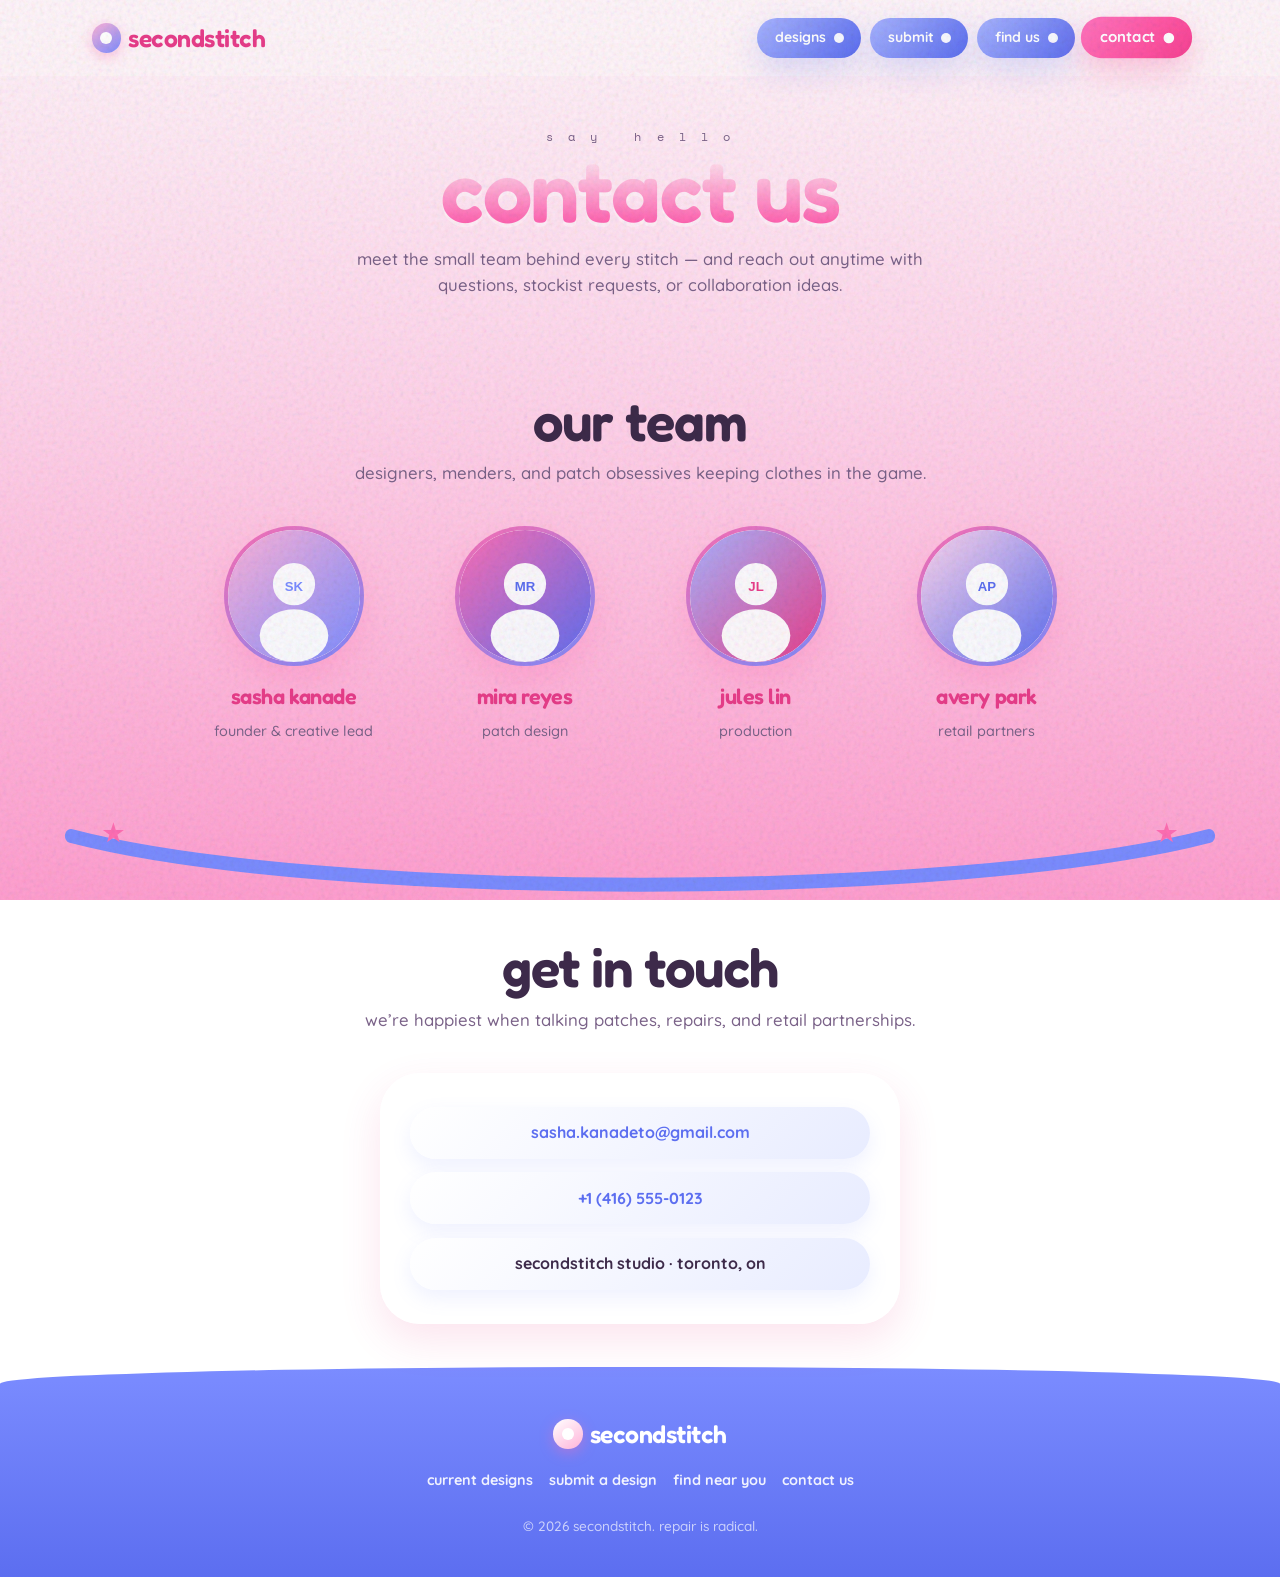
==== contact.html @ d4d15725 "Add files via upload" ====
<!DOCTYPE html>
<html lang="en">
  <head>
    <meta charset="UTF-8" />
    <meta name="viewport" content="width=device-width, initial-scale=1" />
    <title>contact us — secondstitch</title>
    <meta name="description" content="Meet the SecondStitch team and get in touch." />
    <link rel="preconnect" href="https://fonts.googleapis.com" />
    <link rel="preconnect" href="https://fonts.gstatic.com" crossorigin />
    <link
      href="https://fonts.googleapis.com/css2?family=Fredoka:wght@500;600;700&family=Quicksand:wght@500;600;700&family=Space+Mono:wght@400;700&display=swap"
      rel="stylesheet"
    />
    <link rel="stylesheet" href="css/styles.css" />
  </head>
  <body>
    <header class="site-header">
      <div class="nav">
        <a class="logo" href="index.html">
          <span class="logo__mark" aria-hidden="true"></span>
          secondstitch
        </a>
        <button class="nav__toggle" type="button" aria-label="Menu" aria-expanded="false">
          <span></span>
        </button>
        <nav class="nav__links" aria-label="Primary">
          <a href="designs.html">designs</a>
          <a href="submit.html">submit</a>
          <a href="find.html">find us</a>
          <a class="nav__cta" href="contact.html" aria-current="page">contact</a>
        </nav>
      </div>
    </header>

    <main>
      <header class="page-hero">
        <p class="eyebrow">s a y &nbsp; h e l l o</p>
        <h1 class="display">contact us</h1>
        <p class="lede">
          meet the small team behind every stitch — and reach out anytime with questions, stockist requests, or collaboration ideas.
        </p>
      </header>

      <section class="section">
        <div class="container">
          <div class="section__intro">
            <h2 class="display">our team</h2>
            <p class="lede">designers, menders, and patch obsessives keeping clothes in the game.</p>
          </div>

          <div class="team-grid">
            <article class="team-member">
              <img class="team-member__photo" src="assets/team-1.svg" alt="Portrait of Sasha Kanade" />
              <h3 class="team-member__name">sasha kanade</h3>
              <p class="team-member__role">founder &amp; creative lead</p>
            </article>

            <article class="team-member">
              <img class="team-member__photo" src="assets/team-2.svg" alt="Portrait of Mira Reyes" />
              <h3 class="team-member__name">mira reyes</h3>
              <p class="team-member__role">patch design</p>
            </article>

            <article class="team-member">
              <img class="team-member__photo" src="assets/team-3.svg" alt="Portrait of Jules Lin" />
              <h3 class="team-member__name">jules lin</h3>
              <p class="team-member__role">production</p>
            </article>

            <article class="team-member">
              <img class="team-member__photo" src="assets/team-4.svg" alt="Portrait of Avery Park" />
              <h3 class="team-member__name">avery park</h3>
              <p class="team-member__role">retail partners</p>
            </article>
          </div>
        </div>
      </section>

      <div class="smile" aria-hidden="true">
        <div class="smile__stars"><span></span><span></span></div>
        <svg viewBox="0 0 1440 90" preserveAspectRatio="none">
          <path
            fill="none"
            stroke="#7b8cff"
            stroke-width="14"
            stroke-linecap="round"
            d="M80,30 C360,95 1080,95 1360,30"
          />
        </svg>
      </div>

      <section class="section section--tight">
        <div class="container">
          <div class="section__intro">
            <h2 class="display">get in touch</h2>
            <p class="lede">we’re happiest when talking patches, repairs, and retail partnerships.</p>
          </div>

          <div class="contact-block">
            <a class="contact-pill" href="mailto:sasha.kanadeto@gmail.com">sasha.kanadeto@gmail.com</a>
            <a class="contact-pill" href="tel:+14165550123">+1 (416) 555-0123</a>
            <p class="contact-pill" style="cursor: default">secondstitch studio · toronto, on</p>
          </div>
        </div>
      </section>
    </main>

    <footer class="site-footer">
      <a class="logo" href="index.html">
        <span class="logo__mark" aria-hidden="true"></span>
        secondstitch
      </a>
      <nav aria-label="Footer">
        <a href="designs.html">current designs</a>
        <a href="submit.html">submit a design</a>
        <a href="find.html">find near you</a>
        <a href="contact.html">contact us</a>
      </nav>
      <p>&copy; 2026 secondstitch. repair is radical.</p>
    </footer>

    <script src="js/main.js"></script>
  </body>
</html>
---- css/styles.css ----
/* SecondStitch — Soft Y2K / neo-kawaii design system */

:root {
  --pink: #ff6eb4;
  --pink-hot: #ff4da6;
  --pink-soft: #ffb3d9;
  --pink-cream: #ffe8f3;
  --pink-deep: #e83d8a;
  --blue: #7b8cff;
  --blue-deep: #5c6ef0;
  --blue-soft: #a8b4ff;
  --blue-mist: #e8ecff;
  --ink: #3d2a4a;
  --ink-muted: #7a6288;
  --white: #ffffff;
  --radius-pill: 999px;
  --radius-blob: 2.75rem;
  --radius-card: 2.5rem;
  --shadow-soft: 0 16px 40px rgba(232, 61, 138, 0.14);
  --shadow-blue: 0 12px 32px rgba(92, 110, 240, 0.22);
  --font-display: "Fredoka", "Nunito", system-ui, sans-serif;
  --font-body: "Quicksand", system-ui, sans-serif;
  --font-mono: "Space Mono", ui-monospace, monospace;
  --nav-h: 4.75rem;
}

*,
*::before,
*::after {
  box-sizing: border-box;
  margin: 0;
  padding: 0;
}

html {
  scroll-behavior: smooth;
}

body {
  font-family: var(--font-body);
  color: var(--ink);
  background: linear-gradient(180deg, #fff5fa 0%, #ffd6ec 42%, #ff9fd0 100%);
  background-attachment: fixed;
  line-height: 1.55;
  min-height: 100vh;
  overflow-x: hidden;
  font-weight: 500;
  position: relative;
}

/* Grain / noise overlay — tactile printed feel */
body::before {
  content: "";
  position: fixed;
  inset: 0;
  pointer-events: none;
  z-index: 9999;
  opacity: 0.18;
  background-image: url("data:image/svg+xml,%3Csvg viewBox='0 0 256 256' xmlns='http://www.w3.org/2000/svg'%3E%3Cfilter id='n'%3E%3CfeTurbulence type='fractalNoise' baseFrequency='0.85' numOctaves='4' stitchTiles='stitch'/%3E%3C/filter%3E%3Crect width='100%25' height='100%25' filter='url(%23n)'/%3E%3C/svg%3E");
  mix-blend-mode: multiply;
}

img {
  max-width: 100%;
  display: block;
}

a {
  color: inherit;
  text-decoration: none;
}

ul {
  list-style: none;
}

button,
input,
textarea,
select {
  font: inherit;
  color: inherit;
}

/* ——— Typography ——— */

.display {
  font-family: var(--font-display);
  font-weight: 600;
  text-transform: lowercase;
  letter-spacing: -0.02em;
  line-height: 1;
}

h1.display {
  font-size: clamp(2.8rem, 8vw, 5.5rem);
}

h2.display {
  font-size: clamp(2rem, 5vw, 3.4rem);
}

h3.display {
  font-size: clamp(1.35rem, 3vw, 1.85rem);
}

.lede {
  font-size: 1.05rem;
  color: var(--ink-muted);
  max-width: 36rem;
  font-weight: 500;
}

.eyebrow {
  font-family: var(--font-mono);
  font-size: 0.72rem;
  letter-spacing: 0.35em;
  text-transform: lowercase;
  color: var(--ink-muted);
}

/* ——— Decorative floaties ——— */

.floaties {
  position: absolute;
  inset: 0;
  pointer-events: none;
  overflow: hidden;
  z-index: 0;
}

.floaties__diamond {
  position: absolute;
  width: 56px;
  height: 56px;
  background: rgba(255, 255, 255, 0.35);
  border-radius: 14px;
  transform: rotate(45deg);
  backdrop-filter: blur(2px);
}

.floaties__star {
  position: absolute;
  width: 28px;
  height: 28px;
  background: var(--pink);
  clip-path: polygon(
    50% 0%,
    61% 35%,
    98% 35%,
    68% 57%,
    79% 91%,
    50% 70%,
    21% 91%,
    32% 57%,
    2% 35%,
    39% 35%
  );
  animation: twinkle 3.5s ease-in-out infinite;
}

.floaties__star--blue {
  background: var(--blue);
}

@keyframes twinkle {
  0%,
  100% {
    transform: scale(1) rotate(0deg);
    opacity: 0.85;
  }
  50% {
    transform: scale(1.15) rotate(12deg);
    opacity: 1;
  }
}

/* ——— Navigation ——— */

.site-header {
  position: sticky;
  top: 0;
  z-index: 100;
  background: rgba(255, 245, 250, 0.72);
  backdrop-filter: blur(16px);
}

.nav {
  max-width: 1140px;
  margin: 0 auto;
  padding: 0.9rem 1.35rem;
  display: flex;
  align-items: center;
  justify-content: space-between;
  gap: 1rem;
  min-height: var(--nav-h);
}

.logo {
  font-family: var(--font-display);
  font-weight: 600;
  font-size: 1.55rem;
  letter-spacing: -0.02em;
  text-transform: lowercase;
  color: var(--pink-deep);
  display: flex;
  align-items: center;
  gap: 0.45rem;
}

.logo__mark {
  width: 1.85rem;
  height: 1.85rem;
  border-radius: 50%;
  background: linear-gradient(145deg, var(--pink-soft), var(--blue));
  box-shadow: 0 4px 14px rgba(255, 110, 180, 0.4);
  position: relative;
}

.logo__mark::after {
  content: "";
  position: absolute;
  inset: 30%;
  border-radius: 50%;
  background: var(--white);
}

.nav__links {
  display: flex;
  align-items: center;
  gap: 0.55rem;
  flex-wrap: wrap;
  justify-content: flex-end;
}

.nav__links a {
  display: inline-flex;
  align-items: center;
  gap: 0.45rem;
  padding: 0.55rem 1.05rem 0.55rem 1.15rem;
  border-radius: var(--radius-pill);
  background: linear-gradient(135deg, var(--blue-soft), var(--blue-deep));
  color: var(--white);
  font-weight: 700;
  font-size: 0.88rem;
  text-transform: lowercase;
  box-shadow: var(--shadow-blue);
  transition: transform 0.25s cubic-bezier(0.34, 1.56, 0.64, 1), filter 0.2s ease;
}

.nav__links a::after {
  content: "";
  width: 0.65rem;
  height: 0.65rem;
  border-radius: 50%;
  background: var(--white);
  flex-shrink: 0;
  opacity: 0.95;
}

.nav__links a:hover,
.nav__links a[aria-current="page"] {
  transform: scale(1.06);
  filter: brightness(1.06);
}

.nav__cta {
  background: linear-gradient(135deg, var(--pink), var(--pink-deep)) !important;
  box-shadow: 0 12px 28px rgba(232, 61, 138, 0.28) !important;
}

.nav__toggle {
  display: none;
  width: 2.6rem;
  height: 2.6rem;
  border: none;
  background: linear-gradient(135deg, var(--blue-soft), var(--blue));
  border-radius: 50%;
  cursor: pointer;
  align-items: center;
  justify-content: center;
  box-shadow: var(--shadow-blue);
}

.nav__toggle span {
  display: block;
  width: 1rem;
  height: 2px;
  background: var(--white);
  position: relative;
  border-radius: 2px;
}

.nav__toggle span::before,
.nav__toggle span::after {
  content: "";
  position: absolute;
  left: 0;
  width: 100%;
  height: 2px;
  background: var(--white);
  border-radius: 2px;
}

.nav__toggle span::before {
  top: -5px;
}

.nav__toggle span::after {
  top: 5px;
}

/* ——— Buttons ——— */

.btn {
  display: inline-flex;
  align-items: center;
  justify-content: center;
  gap: 0.55rem;
  padding: 0.95rem 1.85rem;
  border: none;
  border-radius: var(--radius-pill);
  font-weight: 700;
  font-size: 1rem;
  text-transform: lowercase;
  cursor: pointer;
  transition: transform 0.25s cubic-bezier(0.34, 1.56, 0.64, 1), filter 0.2s ease;
}

.btn:hover {
  transform: scale(1.05);
}

.btn::after {
  content: "";
  width: 0.7rem;
  height: 0.7rem;
  border-radius: 50%;
  background: currentColor;
  opacity: 0.35;
  flex-shrink: 0;
}

.btn--primary {
  background: linear-gradient(135deg, var(--blue-soft), var(--blue-deep));
  color: var(--white);
  box-shadow: var(--shadow-blue);
}

.btn--primary::after {
  background: var(--white);
  opacity: 1;
}

.btn--primary:hover {
  filter: brightness(1.05);
}

.btn--pink {
  background: linear-gradient(135deg, var(--pink), var(--pink-deep));
  color: var(--white);
  box-shadow: 0 12px 28px rgba(232, 61, 138, 0.3);
}

.btn--pink::after {
  background: var(--white);
  opacity: 1;
}

.btn--ghost {
  background: rgba(255, 255, 255, 0.75);
  color: var(--blue-deep);
  box-shadow: 0 8px 24px rgba(255, 110, 180, 0.12);
}

.btn--soft {
  background: linear-gradient(135deg, #fff, var(--pink-cream));
  color: var(--pink-deep);
  box-shadow: var(--shadow-soft);
}

.btn--block {
  width: 100%;
}

/* ——— Layout ——— */

.section {
  padding: 4rem 1.5rem;
  position: relative;
}

.section--tight {
  padding: 2.75rem 1.5rem;
}

.section--glass {
  background: rgba(255, 255, 255, 0.45);
  backdrop-filter: blur(8px);
}

.section--pink {
  background: linear-gradient(180deg, rgba(255, 110, 180, 0.55), rgba(232, 61, 138, 0.75));
  color: var(--white);
}

.section--pink .lede {
  color: rgba(255, 255, 255, 0.9);
}

.container {
  max-width: 1080px;
  margin: 0 auto;
  position: relative;
  z-index: 1;
}

.section__intro {
  text-align: center;
  margin-bottom: 2.5rem;
  display: flex;
  flex-direction: column;
  align-items: center;
  gap: 0.75rem;
}

.section__intro .lede {
  text-align: center;
}

/* Curved smile divider */
.smile {
  display: block;
  width: 100%;
  height: 90px;
  line-height: 0;
  position: relative;
}

.smile svg {
  width: 100%;
  height: 100%;
  display: block;
}

.smile__stars {
  position: absolute;
  left: 8%;
  right: 8%;
  top: 18%;
  display: flex;
  justify-content: space-between;
  pointer-events: none;
}

.smile__stars span {
  width: 22px;
  height: 22px;
  background: var(--pink);
  clip-path: polygon(
    50% 0%,
    61% 35%,
    98% 35%,
    68% 57%,
    79% 91%,
    50% 70%,
    21% 91%,
    32% 57%,
    2% 35%,
    39% 35%
  );
}

/* Spiky badge */
.badge-burst {
  display: inline-flex;
  align-items: center;
  justify-content: center;
  width: 4.5rem;
  height: 4.5rem;
  font-family: var(--font-display);
  font-size: 0.72rem;
  font-weight: 600;
  text-transform: lowercase;
  color: var(--white);
  background: linear-gradient(145deg, var(--pink), var(--blue));
  clip-path: polygon(
    50% 0%,
    63% 12%,
    79% 6%,
    82% 22%,
    98% 28%,
    90% 42%,
    100% 55%,
    86% 62%,
    88% 78%,
    72% 76%,
    65% 92%,
    50% 82%,
    35% 92%,
    28% 76%,
    12% 78%,
    14% 62%,
    0% 55%,
    10% 42%,
    2% 28%,
    18% 22%,
    21% 6%,
    37% 12%
  );
  box-shadow: 0 8px 20px rgba(255, 110, 180, 0.35);
}

/* ——— Hero ——— */

.hero {
  min-height: calc(100vh - var(--nav-h));
  display: grid;
  grid-template-columns: 1fr 1fr;
  align-items: center;
  gap: 1rem;
  padding: 2.5rem 1.5rem 4rem;
  position: relative;
  overflow: hidden;
  max-width: 1140px;
  margin: 0 auto;
}

.hero__visual {
  position: relative;
  display: flex;
  align-items: center;
  justify-content: center;
  min-height: 380px;
  z-index: 1;
}

.hero__mascot {
  width: min(88%, 360px);
  aspect-ratio: 0.85;
  background: linear-gradient(180deg, #fff 0%, #f7f4ff 100%);
  border-radius: 48% 48% 36% 36% / 42% 42% 48% 48%;
  box-shadow:
    0 24px 50px rgba(255, 110, 180, 0.2),
    inset 0 -12px 30px rgba(123, 140, 255, 0.12);
  position: relative;
  display: flex;
  flex-direction: column;
  align-items: center;
  justify-content: center;
  gap: 0.75rem;
  animation: floaty 5.5s ease-in-out infinite;
  border: 3px solid rgba(255, 255, 255, 0.9);
}

.hero__mascot-face {
  width: 58%;
  aspect-ratio: 1.15;
  background: #fff;
  border-radius: 40% 40% 36% 36%;
  position: relative;
  box-shadow: inset 0 0 0 3px rgba(123, 140, 255, 0.15);
}

.hero__mascot-eye {
  position: absolute;
  top: 38%;
  width: 14%;
  aspect-ratio: 1;
  background: #2a2438;
  border-radius: 50%;
}

.hero__mascot-eye--l {
  left: 22%;
}

.hero__mascot-eye--r {
  right: 22%;
}

.hero__mascot-blush {
  position: absolute;
  top: 52%;
  width: 16%;
  height: 10%;
  background: var(--pink-soft);
  border-radius: 50%;
  opacity: 0.85;
}

.hero__mascot-blush--l {
  left: 12%;
}

.hero__mascot-blush--r {
  right: 12%;
}

.hero__mascot-mouth {
  position: absolute;
  bottom: 22%;
  left: 50%;
  transform: translateX(-50%);
  width: 28%;
  height: 14%;
  border: 3px solid #2a2438;
  border-top: none;
  border-radius: 0 0 50% 50%;
}

.hero__mascot-patch {
  width: 3.2rem;
  height: 3.2rem;
  border-radius: 50%;
  background: linear-gradient(145deg, var(--pink), var(--blue));
  box-shadow: 0 8px 18px rgba(92, 110, 240, 0.3);
  display: flex;
  align-items: center;
  justify-content: center;
  color: #fff;
  font-family: var(--font-display);
  font-size: 0.7rem;
  text-transform: lowercase;
}

.hero__content {
  position: relative;
  z-index: 1;
  display: flex;
  flex-direction: column;
  gap: 1.1rem;
  padding: 1rem 0 1rem 0.5rem;
}

.hero__brand {
  font-family: var(--font-display);
  font-weight: 600;
  font-size: clamp(3.2rem, 9vw, 6.2rem);
  text-transform: lowercase;
  letter-spacing: -0.03em;
  line-height: 0.92;
  background: linear-gradient(180deg, #fff 10%, #ffd0e8 55%, var(--pink) 100%);
  -webkit-background-clip: text;
  background-clip: text;
  color: transparent;
  filter: drop-shadow(0 8px 0 rgba(255, 255, 255, 0.35));
  position: relative;
  animation: fadeUp 0.85s ease both;
}

.hero__brand::after {
  content: attr(data-text);
  position: absolute;
  left: 0;
  top: 100%;
  width: 100%;
  background: linear-gradient(180deg, rgba(255, 182, 214, 0.55), transparent 70%);
  -webkit-background-clip: text;
  background-clip: text;
  color: transparent;
  transform: scaleY(-1);
  opacity: 0.45;
  pointer-events: none;
  filter: blur(0.5px);
}

.hero__tagline {
  font-size: 1.1rem;
  color: var(--ink-muted);
  max-width: 28rem;
  animation: fadeUp 0.85s 0.1s ease both;
}

.hero__actions {
  display: flex;
  flex-wrap: wrap;
  gap: 0.75rem;
  margin-top: 0.35rem;
  animation: fadeUp 0.85s 0.2s ease both;
}

@keyframes fadeUp {
  from {
    opacity: 0;
    transform: translateY(16px);
  }
  to {
    opacity: 1;
    transform: translateY(0);
  }
}

@keyframes floaty {
  0%,
  100% {
    transform: translateY(0);
  }
  50% {
    transform: translateY(-12px);
  }
}

/* ——— Page hero ——— */

.page-hero {
  padding: 3.25rem 1.5rem 2rem;
  text-align: center;
  position: relative;
  overflow: hidden;
}

.page-hero h1 {
  margin-bottom: 0.75rem;
  background: linear-gradient(180deg, #fff, var(--pink-hot));
  -webkit-background-clip: text;
  background-clip: text;
  color: transparent;
  filter: drop-shadow(0 4px 0 rgba(255, 255, 255, 0.4));
}

.page-hero .lede {
  margin: 0 auto;
}

/* ——— Design grid ——— */

.design-grid {
  display: grid;
  grid-template-columns: repeat(3, 1fr);
  gap: 1.75rem;
}

.design-card {
  text-align: center;
  display: flex;
  flex-direction: column;
  align-items: center;
  gap: 0.75rem;
  padding: 1.75rem 1.35rem 1.65rem;
  background: rgba(255, 255, 255, 0.88);
  border-radius: var(--radius-card);
  box-shadow: var(--shadow-soft);
  border: 2px solid rgba(255, 255, 255, 0.95);
  position: relative;
  transition: transform 0.3s cubic-bezier(0.34, 1.56, 0.64, 1);
}

.design-card:hover {
  transform: translateY(-8px) scale(1.02);
}

.design-card__badge {
  position: absolute;
  top: -0.65rem;
  right: -0.35rem;
}

.design-card__img {
  width: 100%;
  max-width: 168px;
  aspect-ratio: 1;
  border-radius: 36%;
  object-fit: cover;
  background: linear-gradient(145deg, var(--pink-cream), var(--blue-mist));
  margin: 0.35rem auto;
  box-shadow: inset 0 0 0 3px rgba(255, 255, 255, 0.8);
}

.design-card__title {
  color: var(--pink-deep);
}

.design-card__desc {
  font-size: 0.92rem;
  color: var(--ink-muted);
  max-width: 15rem;
}

.design-card .btn {
  margin-top: 0.25rem;
  padding: 0.7rem 1.35rem;
  font-size: 0.88rem;
}

/* ——— Form ——— */

.form-shell {
  max-width: 540px;
  margin: 0 auto;
  background: rgba(255, 255, 255, 0.9);
  border-radius: 3rem;
  padding: 2.4rem 2rem;
  box-shadow: var(--shadow-soft);
  border: 3px solid rgba(255, 255, 255, 0.95);
}

.form-group {
  margin-bottom: 1.15rem;
}

.form-group label {
  display: block;
  font-weight: 700;
  font-size: 0.9rem;
  margin-bottom: 0.4rem;
  text-transform: lowercase;
  color: var(--ink);
}

.form-group input,
.form-group textarea {
  width: 100%;
  padding: 0.9rem 1.25rem;
  border: 2.5px solid var(--blue-soft);
  border-radius: var(--radius-pill);
  background: var(--pink-cream);
  outline: none;
  transition: border-color 0.2s ease, background 0.2s ease, transform 0.2s ease;
}

.form-group textarea {
  border-radius: 1.6rem;
  min-height: 120px;
  resize: vertical;
}

.form-group input:focus,
.form-group textarea:focus {
  border-color: var(--blue);
  background: var(--white);
}

.file-drop {
  border: 2.5px dashed var(--pink);
  border-radius: 1.85rem;
  padding: 1.85rem 1.25rem;
  text-align: center;
  background: linear-gradient(180deg, #fff, var(--pink-cream));
  cursor: pointer;
  transition: transform 0.25s ease, border-color 0.2s ease;
}

.file-drop:hover,
.file-drop.is-dragover {
  transform: scale(1.02);
  border-color: var(--blue);
}

.file-drop input {
  display: none;
}

.file-drop__icon {
  width: 3rem;
  height: 3rem;
  margin: 0 auto 0.75rem;
  border-radius: 50%;
  background: linear-gradient(135deg, var(--blue-soft), var(--blue-deep));
  color: var(--white);
  display: flex;
  align-items: center;
  justify-content: center;
  font-size: 1.35rem;
  box-shadow: var(--shadow-blue);
}

.file-drop__name {
  margin-top: 0.75rem;
  font-weight: 700;
  color: var(--pink-deep);
  font-size: 0.9rem;
}

.form-note {
  font-size: 0.85rem;
  color: var(--ink-muted);
  text-align: center;
  margin-top: 1rem;
}

.form-success {
  display: none;
  text-align: center;
  padding: 2rem 1rem;
}

.form-success.is-visible {
  display: block;
}

.form-success h3 {
  color: var(--pink-deep);
  margin-bottom: 0.5rem;
}

/* ——— Find / Map ——— */

.location-modal {
  position: fixed;
  inset: 0;
  z-index: 200;
  display: flex;
  align-items: center;
  justify-content: center;
  padding: 1.5rem;
  background: rgba(61, 42, 74, 0.4);
  backdrop-filter: blur(8px);
  opacity: 0;
  pointer-events: none;
  transition: opacity 0.3s ease;
}

.location-modal.is-open {
  opacity: 1;
  pointer-events: auto;
}

.location-modal__panel {
  background: linear-gradient(180deg, #fff, var(--pink-cream));
  border-radius: 2.75rem;
  padding: 2.4rem 2rem;
  max-width: 420px;
  width: 100%;
  text-align: center;
  box-shadow: var(--shadow-soft);
  border: 3px solid rgba(255, 255, 255, 0.95);
  transform: translateY(16px) scale(0.94);
  transition: transform 0.35s cubic-bezier(0.34, 1.56, 0.64, 1);
}

.location-modal.is-open .location-modal__panel {
  transform: translateY(0) scale(1);
}

.location-modal__panel h2 {
  margin-bottom: 0.75rem;
  color: var(--pink-deep);
}

.location-modal__panel p {
  color: var(--ink-muted);
  margin-bottom: 1.5rem;
}

.location-modal__actions {
  display: flex;
  flex-direction: column;
  gap: 0.65rem;
}

.map-wrap {
  max-width: 1000px;
  margin: 0 auto;
  border-radius: 2.5rem;
  overflow: hidden;
  box-shadow: var(--shadow-soft);
  border: 4px solid var(--white);
  background: var(--blue-mist);
}

#store-map {
  width: 100%;
  height: min(62vh, 520px);
  background: var(--blue-mist);
}

.map-status {
  text-align: center;
  padding: 1rem 1.5rem 0;
  color: var(--ink-muted);
  font-weight: 700;
  text-transform: lowercase;
}

.store-list {
  max-width: 1000px;
  margin: 2rem auto 0;
  display: grid;
  gap: 0.85rem;
}

.store-item {
  display: flex;
  justify-content: space-between;
  align-items: center;
  gap: 1rem;
  padding: 1rem 1.35rem;
  background: rgba(255, 255, 255, 0.88);
  border-radius: var(--radius-pill);
  box-shadow: 0 8px 22px rgba(255, 110, 180, 0.12);
  border: 2px solid rgba(255, 255, 255, 0.9);
}

.store-item__name {
  font-family: var(--font-display);
  font-weight: 600;
  font-size: 1.2rem;
  text-transform: lowercase;
  color: var(--pink-deep);
}

.store-item__meta {
  font-size: 0.9rem;
  color: var(--ink-muted);
}

.store-item__dist {
  font-weight: 800;
  color: var(--blue-deep);
  white-space: nowrap;
}

.ss-marker {
  width: 22px !important;
  height: 22px !important;
  background: var(--pink) !important;
  border: none !important;
  border-radius: 0 !important;
  box-shadow: none !important;
  clip-path: polygon(
    50% 0%,
    61% 35%,
    98% 35%,
    68% 57%,
    79% 91%,
    50% 70%,
    21% 91%,
    32% 57%,
    2% 35%,
    39% 35%
  );
}

/* ——— Contact / Team ——— */

.team-grid {
  display: grid;
  grid-template-columns: repeat(4, 1fr);
  gap: 2rem 1.5rem;
  justify-items: center;
  max-width: 900px;
  margin: 0 auto;
}

.team-member {
  text-align: center;
  display: flex;
  flex-direction: column;
  align-items: center;
  gap: 0.85rem;
}

.team-member__photo {
  width: 140px;
  height: 140px;
  border-radius: 50%;
  object-fit: cover;
  background: var(--pink-cream);
  border: 4px solid transparent;
  background-image:
    linear-gradient(var(--pink-cream), var(--pink-cream)),
    linear-gradient(145deg, var(--pink), var(--blue));
  background-origin: border-box;
  background-clip: padding-box, border-box;
  box-shadow: 0 14px 30px rgba(255, 110, 180, 0.25);
}

.team-member__name {
  font-family: var(--font-display);
  font-weight: 600;
  font-size: 1.35rem;
  text-transform: lowercase;
  letter-spacing: -0.02em;
  color: var(--pink-deep);
}

.team-member__role {
  font-size: 0.9rem;
  color: var(--ink-muted);
  margin-top: -0.45rem;
  text-transform: lowercase;
}

.contact-block {
  max-width: 520px;
  margin: 0 auto;
  text-align: center;
  display: flex;
  flex-direction: column;
  gap: 0.85rem;
  padding: 2rem 1.75rem;
  background: rgba(255, 255, 255, 0.65);
  border-radius: 2.5rem;
  border: 2px solid rgba(255, 255, 255, 0.9);
  box-shadow: var(--shadow-soft);
}

.contact-block a {
  font-weight: 700;
  color: var(--blue-deep);
}

.contact-block a:hover {
  text-decoration: underline;
}

.contact-pill {
  display: inline-flex;
  align-items: center;
  justify-content: center;
  gap: 0.5rem;
  padding: 0.85rem 1.5rem;
  background: linear-gradient(135deg, #fff, var(--blue-mist));
  border-radius: var(--radius-pill);
  font-weight: 700;
  text-transform: lowercase;
  box-shadow: 0 8px 20px rgba(123, 140, 255, 0.12);
}

/* ——— Feature strip ——— */

.feature-row {
  display: grid;
  grid-template-columns: repeat(3, 1fr);
  gap: 1.15rem;
}

.feature-pill {
  background: rgba(255, 255, 255, 0.85);
  border-radius: var(--radius-blob);
  padding: 1.6rem 1.5rem;
  text-align: center;
  box-shadow: var(--shadow-soft);
  border: 2px solid rgba(255, 255, 255, 0.95);
  transition: transform 0.25s cubic-bezier(0.34, 1.56, 0.64, 1);
}

.feature-pill:hover {
  transform: scale(1.04);
}

.feature-pill h3 {
  margin-bottom: 0.4rem;
  color: var(--pink-deep);
}

.feature-pill p {
  font-size: 0.92rem;
  color: var(--ink-muted);
}

.cta-banner {
  display: grid;
  grid-template-columns: 1fr 1fr;
  align-items: center;
  gap: 2rem;
  max-width: 1100px;
  margin: 0 auto;
}

.cta-banner__visual {
  min-height: 210px;
  border-radius: 2.75rem;
  background:
    radial-gradient(circle at 30% 40%, rgba(255, 255, 255, 0.45), transparent 50%),
    linear-gradient(135deg, var(--blue-soft), var(--pink));
  display: flex;
  align-items: center;
  justify-content: center;
  color: var(--white);
  font-family: var(--font-display);
  font-size: clamp(2rem, 4vw, 3rem);
  font-weight: 600;
  text-transform: lowercase;
  letter-spacing: -0.02em;
  box-shadow: var(--shadow-soft);
  border: 3px solid rgba(255, 255, 255, 0.5);
}

.cta-banner__copy h2 {
  margin-bottom: 0.75rem;
}

.cta-banner__copy p {
  margin-bottom: 1.25rem;
  opacity: 0.92;
}

/* ——— Footer ——— */

.site-footer {
  background: linear-gradient(180deg, var(--blue), var(--blue-deep));
  color: rgba(255, 255, 255, 0.9);
  padding: 3rem 1.5rem 2.5rem;
  text-align: center;
  position: relative;
  margin-top: -1px;
  border-radius: 50% 50% 0 0 / 8% 8% 0 0;
}

.site-footer .logo {
  color: var(--white);
  justify-content: center;
  margin-bottom: 0.75rem;
}

.site-footer .logo__mark {
  background: linear-gradient(145deg, #fff, var(--pink-soft));
}

.site-footer nav {
  display: flex;
  flex-wrap: wrap;
  justify-content: center;
  gap: 0.75rem 1rem;
  margin: 1rem 0 1.5rem;
  font-weight: 700;
  font-size: 0.9rem;
  text-transform: lowercase;
}

.site-footer nav a:hover {
  color: var(--white);
  text-decoration: underline;
}

.site-footer p {
  font-size: 0.85rem;
  opacity: 0.75;
  text-transform: lowercase;
}

.leaflet-container {
  font-family: var(--font-body);
}

/* ——— Responsive ——— */

@media (max-width: 900px) {
  .hero {
    grid-template-columns: 1fr;
    min-height: auto;
    text-align: center;
  }

  .hero__content {
    align-items: center;
    padding: 0.5rem 0 1rem;
  }

  .hero__tagline {
    margin: 0 auto;
  }

  .hero__actions {
    justify-content: center;
  }

  .hero__visual {
    min-height: 300px;
    order: -1;
  }

  .design-grid {
    grid-template-columns: repeat(2, 1fr);
  }

  .team-grid {
    grid-template-columns: repeat(2, 1fr);
  }

  .feature-row {
    grid-template-columns: 1fr;
  }

  .cta-banner {
    grid-template-columns: 1fr;
    text-align: center;
  }

  .cta-banner__copy {
    display: flex;
    flex-direction: column;
    align-items: center;
  }
}

@media (max-width: 640px) {
  .nav__toggle {
    display: inline-flex;
  }

  .nav__links {
    display: none;
    position: absolute;
    top: var(--nav-h);
    left: 0;
    right: 0;
    background: rgba(255, 245, 250, 0.96);
    flex-direction: column;
    align-items: stretch;
    padding: 1rem 1.15rem 1.25rem;
    gap: 0.5rem;
    box-shadow: var(--shadow-soft);
  }

  .nav__links.is-open {
    display: flex;
  }

  .nav__links a {
    justify-content: space-between;
  }

  .design-grid {
    grid-template-columns: 1fr;
    max-width: 320px;
    margin: 0 auto;
  }

  .form-shell {
    border-radius: 2.25rem;
    padding: 1.75rem 1.25rem;
  }

  .store-item {
    flex-direction: column;
    align-items: flex-start;
    border-radius: 1.5rem;
  }
}
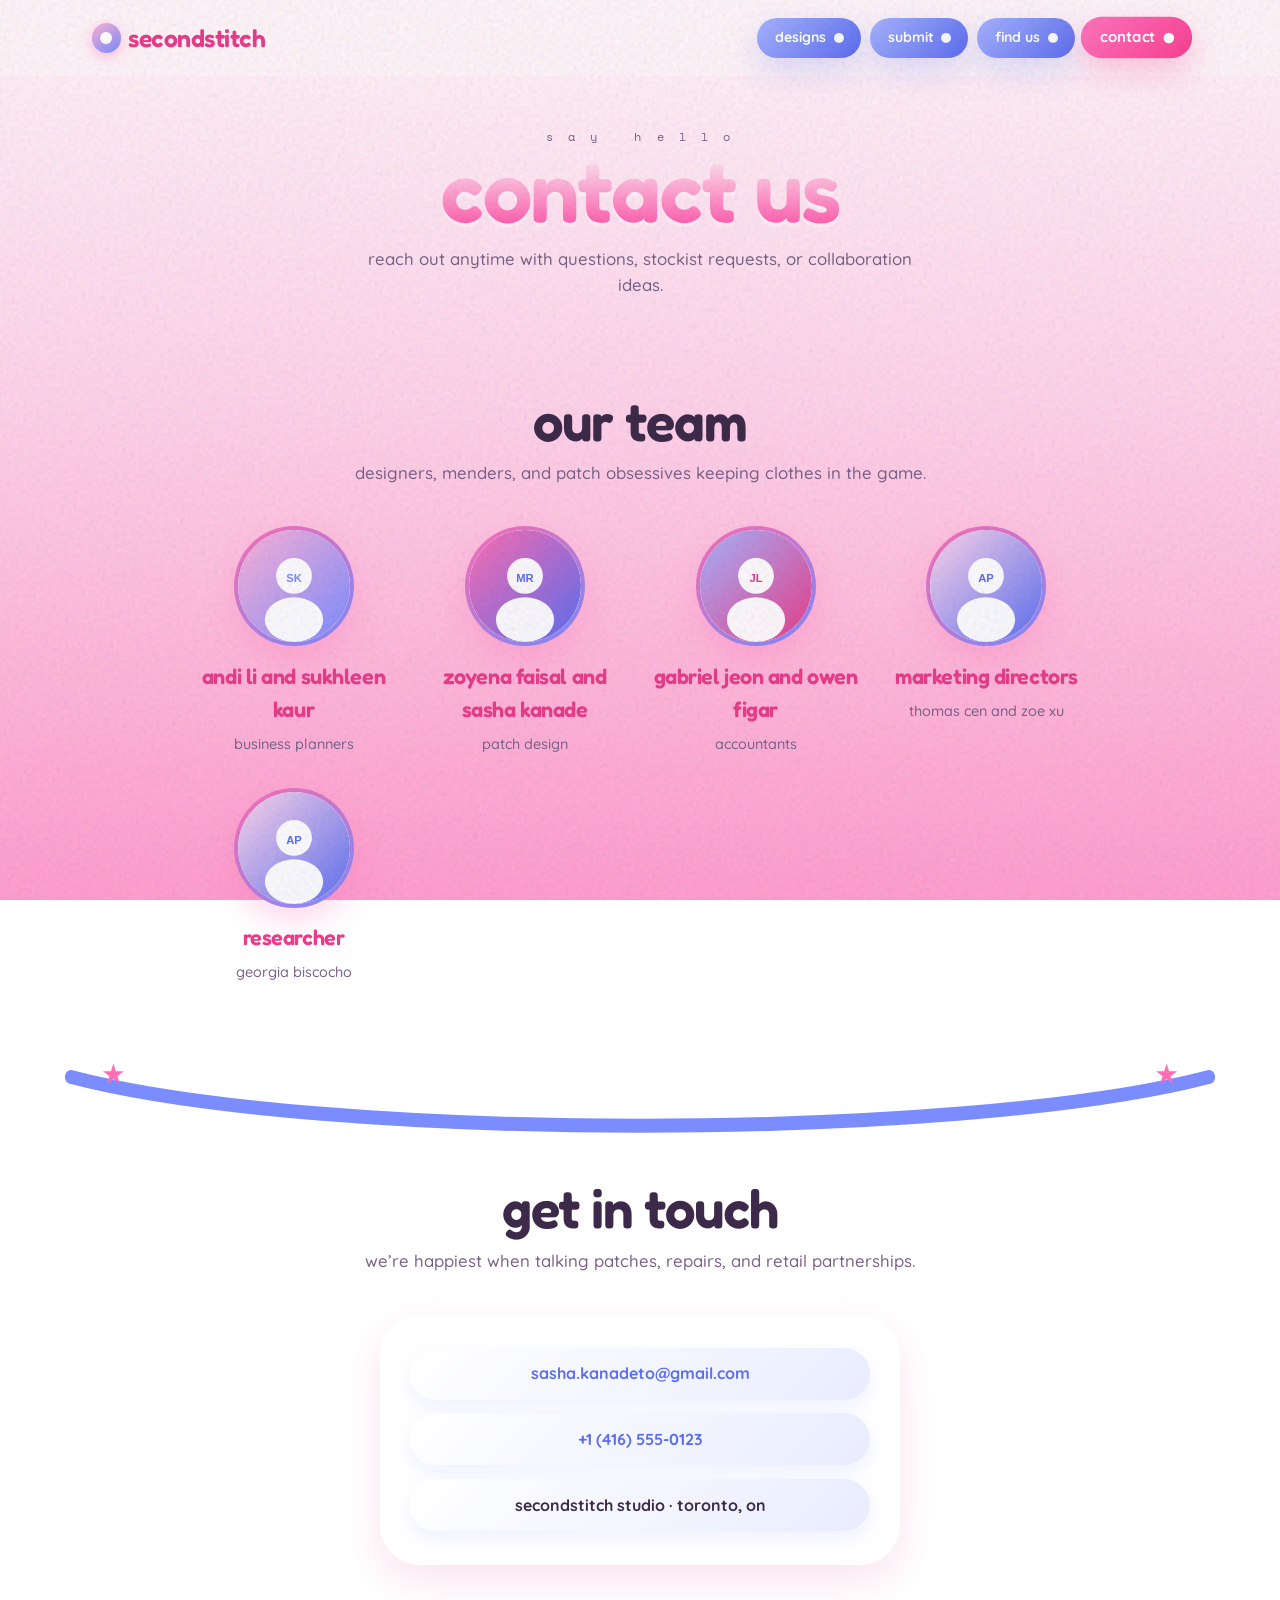
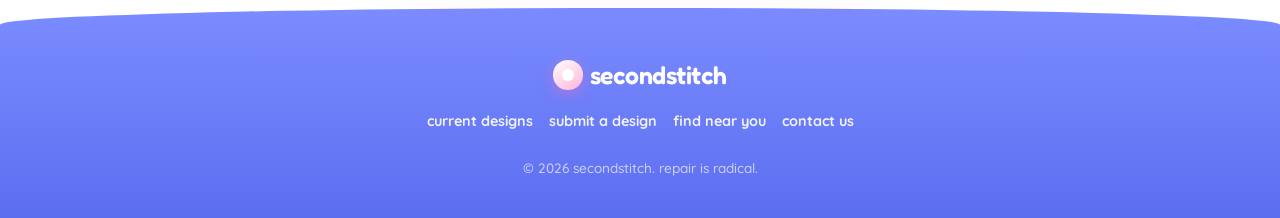
==== commit 8dde8776: "Add files via upload" ====
--- a/contact.html
+++ b/contact.html
@@ -37,7 +37,7 @@
         <p class="eyebrow">s a y &nbsp; h e l l o</p>
         <h1 class="display">contact us</h1>
         <p class="lede">
-          meet the small team behind every stitch — and reach out anytime with questions, stockist requests, or collaboration ideas.
+          reach out anytime with questions, stockist requests, or collaboration ideas.
         </p>
       </header>
 
@@ -51,26 +51,32 @@
           <div class="team-grid">
             <article class="team-member">
               <img class="team-member__photo" src="assets/team-1.svg" alt="Portrait of Sasha Kanade" />
-              <h3 class="team-member__name">sasha kanade</h3>
-              <p class="team-member__role">founder &amp; creative lead</p>
+              <h3 class="team-member__name">andi li and sukhleen kaur</h3>
+              <p class="team-member__role">business planners</p>
             </article>
 
             <article class="team-member">
               <img class="team-member__photo" src="assets/team-2.svg" alt="Portrait of Mira Reyes" />
-              <h3 class="team-member__name">mira reyes</h3>
+              <h3 class="team-member__name">zoyena faisal and sasha kanade</h3>
               <p class="team-member__role">patch design</p>
             </article>
 
             <article class="team-member">
               <img class="team-member__photo" src="assets/team-3.svg" alt="Portrait of Jules Lin" />
-              <h3 class="team-member__name">jules lin</h3>
-              <p class="team-member__role">production</p>
+              <h3 class="team-member__name">gabriel jeon and owen figar</h3>
+              <p class="team-member__role">accountants</p>
             </article>
 
             <article class="team-member">
               <img class="team-member__photo" src="assets/team-4.svg" alt="Portrait of Avery Park" />
-              <h3 class="team-member__name">avery park</h3>
-              <p class="team-member__role">retail partners</p>
+              <h3 class="team-member__name">marketing directors</h3>
+              <p class="team-member__role">thomas cen and zoe xu</p>
+            </article>
+
+            <article class="team-member">
+              <img class="team-member__photo" src="assets/team-4.svg" alt="Portrait of Avery Park" />
+              <h3 class="team-member__name">researcher</h3>
+              <p class="team-member__role">georgia biscocho</p>
             </article>
           </div>
         </div>
--- a/css/styles.css
+++ b/css/styles.css
@@ -1052,8 +1052,8 @@
 }
 
 .team-member__photo {
-  width: 140px;
-  height: 140px;
+  width: 120px;
+  height: 120px;
   border-radius: 50%;
   object-fit: cover;
   background: var(--pink-cream);
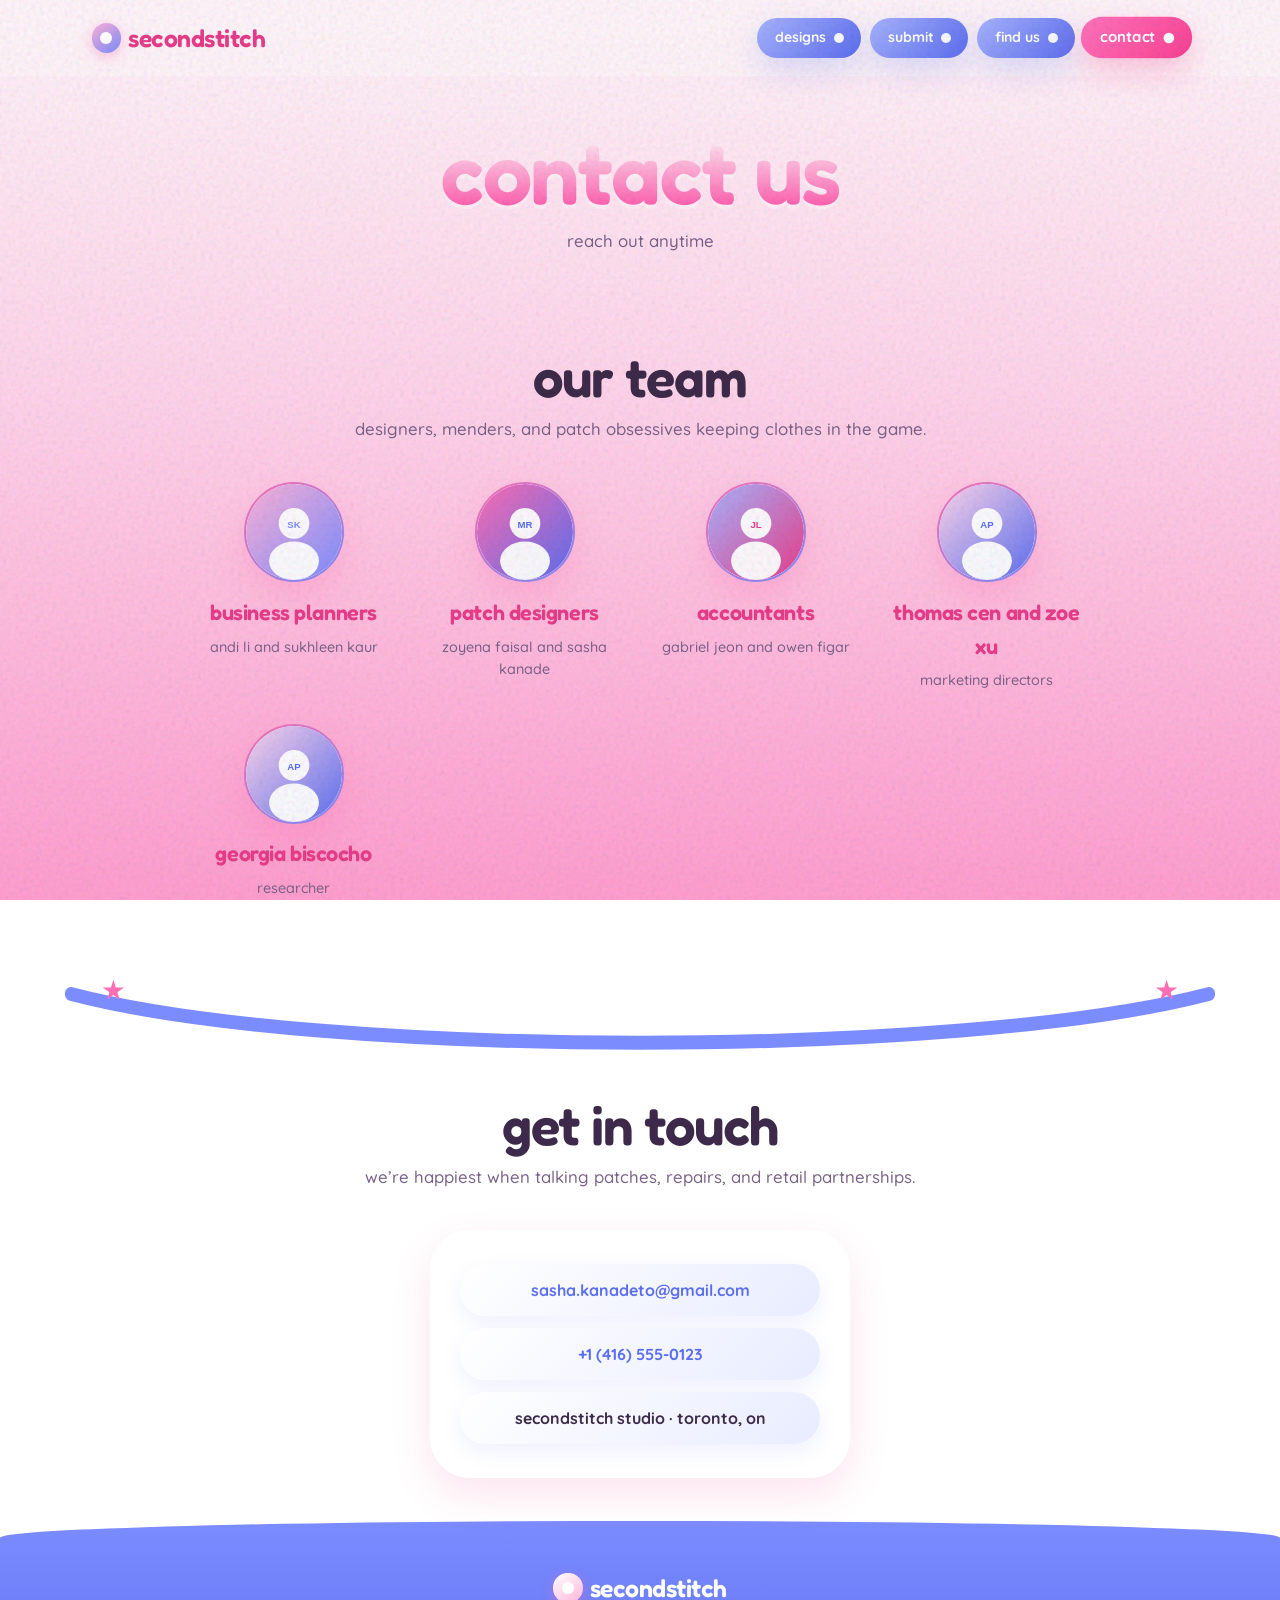
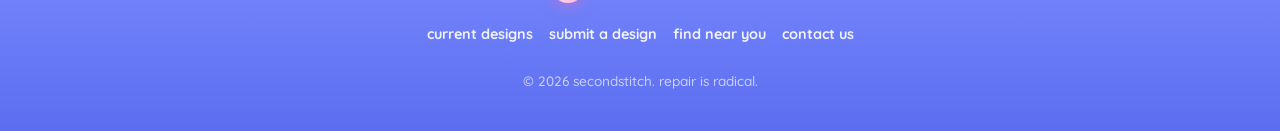
==== commit 67ff3fae: "Add files via upload" ====
--- a/contact.html
+++ b/contact.html
@@ -34,10 +34,9 @@
 
     <main>
       <header class="page-hero">
-        <p class="eyebrow">s a y &nbsp; h e l l o</p>
         <h1 class="display">contact us</h1>
         <p class="lede">
-          reach out anytime with questions, stockist requests, or collaboration ideas.
+          reach out anytime
         </p>
       </header>
 
@@ -51,32 +50,32 @@
           <div class="team-grid">
             <article class="team-member">
               <img class="team-member__photo" src="assets/team-1.svg" alt="Portrait of Sasha Kanade" />
-              <h3 class="team-member__name">andi li and sukhleen kaur</h3>
-              <p class="team-member__role">business planners</p>
+              <h3 class="team-member__name">Business Planners</h3>
+              <p class="team-member__role">Andi Li and Sukhleen Kaur</p>
             </article>
 
             <article class="team-member">
               <img class="team-member__photo" src="assets/team-2.svg" alt="Portrait of Mira Reyes" />
-              <h3 class="team-member__name">zoyena faisal and sasha kanade</h3>
-              <p class="team-member__role">patch design</p>
+              <h3 class="team-member__name">Patch Designers</h3>
+              <p class="team-member__role">Zoyena Faisal and Sasha Kanade</p>
             </article>
 
             <article class="team-member">
               <img class="team-member__photo" src="assets/team-3.svg" alt="Portrait of Jules Lin" />
-              <h3 class="team-member__name">gabriel jeon and owen figar</h3>
-              <p class="team-member__role">accountants</p>
+              <h3 class="team-member__name">Accountants</h3>
+              <p class="team-member__role">Gabriel Jeon and Owen Figar</p>
             </article>
 
             <article class="team-member">
               <img class="team-member__photo" src="assets/team-4.svg" alt="Portrait of Avery Park" />
-              <h3 class="team-member__name">marketing directors</h3>
-              <p class="team-member__role">thomas cen and zoe xu</p>
+              <h3 class="team-member__name">Thomas Cen and Zoe Xu</h3>
+              <p class="team-member__role">Marketing Directors</p>
             </article>
 
             <article class="team-member">
               <img class="team-member__photo" src="assets/team-4.svg" alt="Portrait of Avery Park" />
-              <h3 class="team-member__name">researcher</h3>
-              <p class="team-member__role">georgia biscocho</p>
+              <h3 class="team-member__name">Georgia Biscocho</h3>
+              <p class="team-member__role">Researcher</p>
             </article>
           </div>
         </div>
--- a/css/styles.css
+++ b/css/styles.css
@@ -1052,12 +1052,12 @@
 }
 
 .team-member__photo {
-  width: 120px;
-  height: 120px;
+  width: 100px;
+  height: 100px;
   border-radius: 50%;
   object-fit: cover;
   background: var(--pink-cream);
-  border: 4px solid transparent;
+  border: 2px solid transparent;
   background-image:
     linear-gradient(var(--pink-cream), var(--pink-cream)),
     linear-gradient(145deg, var(--pink), var(--blue));
@@ -1083,12 +1083,12 @@
 }
 
 .contact-block {
-  max-width: 520px;
+  max-width: 420px;
   margin: 0 auto;
   text-align: center;
   display: flex;
   flex-direction: column;
-  gap: 0.85rem;
+  gap: 0.75rem;
   padding: 2rem 1.75rem;
   background: rgba(255, 255, 255, 0.65);
   border-radius: 2.5rem;
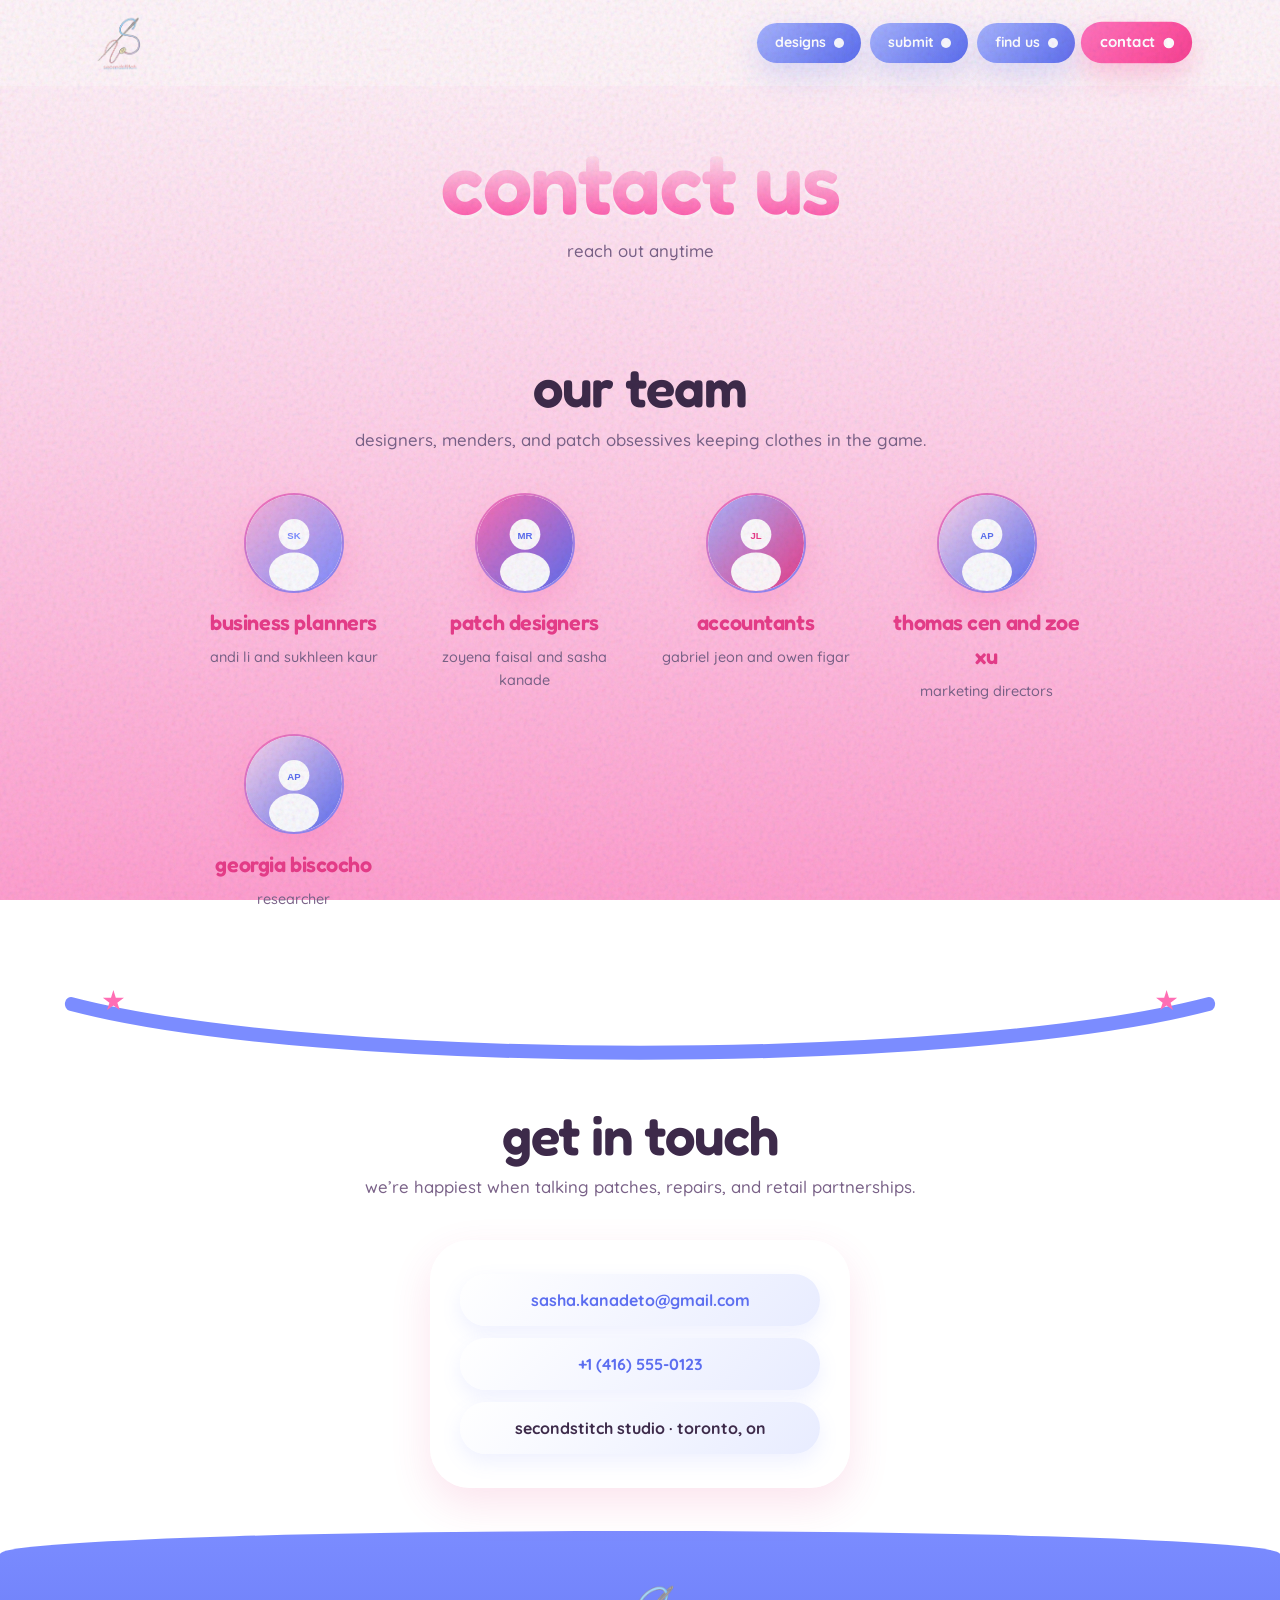
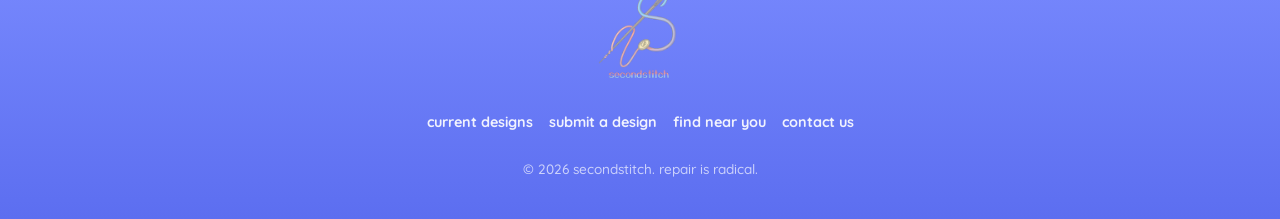
==== commit 825db511: "Add files via upload" ====
--- a/contact.html
+++ b/contact.html
@@ -17,8 +17,7 @@
     <header class="site-header">
       <div class="nav">
         <a class="logo" href="index.html">
-          <span class="logo__mark" aria-hidden="true"></span>
-          secondstitch
+          <img class="logo__img" src="assets/logo.png" alt="secondstitch" width="500" height="500" />
         </a>
         <button class="nav__toggle" type="button" aria-label="Menu" aria-expanded="false">
           <span></span>
@@ -111,9 +110,8 @@
     </main>
 
     <footer class="site-footer">
-      <a class="logo" href="index.html">
-        <span class="logo__mark" aria-hidden="true"></span>
-        secondstitch
+      <a class="logo logo--footer" href="index.html">
+        <img class="logo__img" src="assets/logo.png" alt="secondstitch" width="500" height="500" />
       </a>
       <nav aria-label="Footer">
         <a href="designs.html">current designs</a>
--- a/css/styles.css
+++ b/css/styles.css
@@ -197,32 +197,25 @@
 }
 
 .logo {
-  font-family: var(--font-display);
-  font-weight: 600;
-  font-size: 1.55rem;
-  letter-spacing: -0.02em;
-  text-transform: lowercase;
-  color: var(--pink-deep);
-  display: flex;
-  align-items: center;
-  gap: 0.45rem;
-}
-
-.logo__mark {
-  width: 1.85rem;
-  height: 1.85rem;
-  border-radius: 50%;
-  background: linear-gradient(145deg, var(--pink-soft), var(--blue));
-  box-shadow: 0 4px 14px rgba(255, 110, 180, 0.4);
-  position: relative;
-}
-
-.logo__mark::after {
-  content: "";
-  position: absolute;
-  inset: 30%;
-  border-radius: 50%;
-  background: var(--white);
+  display: inline-flex;
+  align-items: center;
+  line-height: 0;
+  flex-shrink: 0;
+}
+
+.logo__img {
+  display: block;
+  height: 3.6rem;
+  width: auto;
+  transition: transform 0.25s cubic-bezier(0.34, 1.56, 0.64, 1);
+}
+
+.logo:hover .logo__img {
+  transform: scale(1.05);
+}
+
+.logo--footer .logo__img {
+  height: 6.5rem;
 }
 
 .nav__links {
@@ -1205,10 +1198,6 @@
   margin-bottom: 0.75rem;
 }
 
-.site-footer .logo__mark {
-  background: linear-gradient(145deg, #fff, var(--pink-soft));
-}
-
 .site-footer nav {
   display: flex;
   flex-wrap: wrap;
